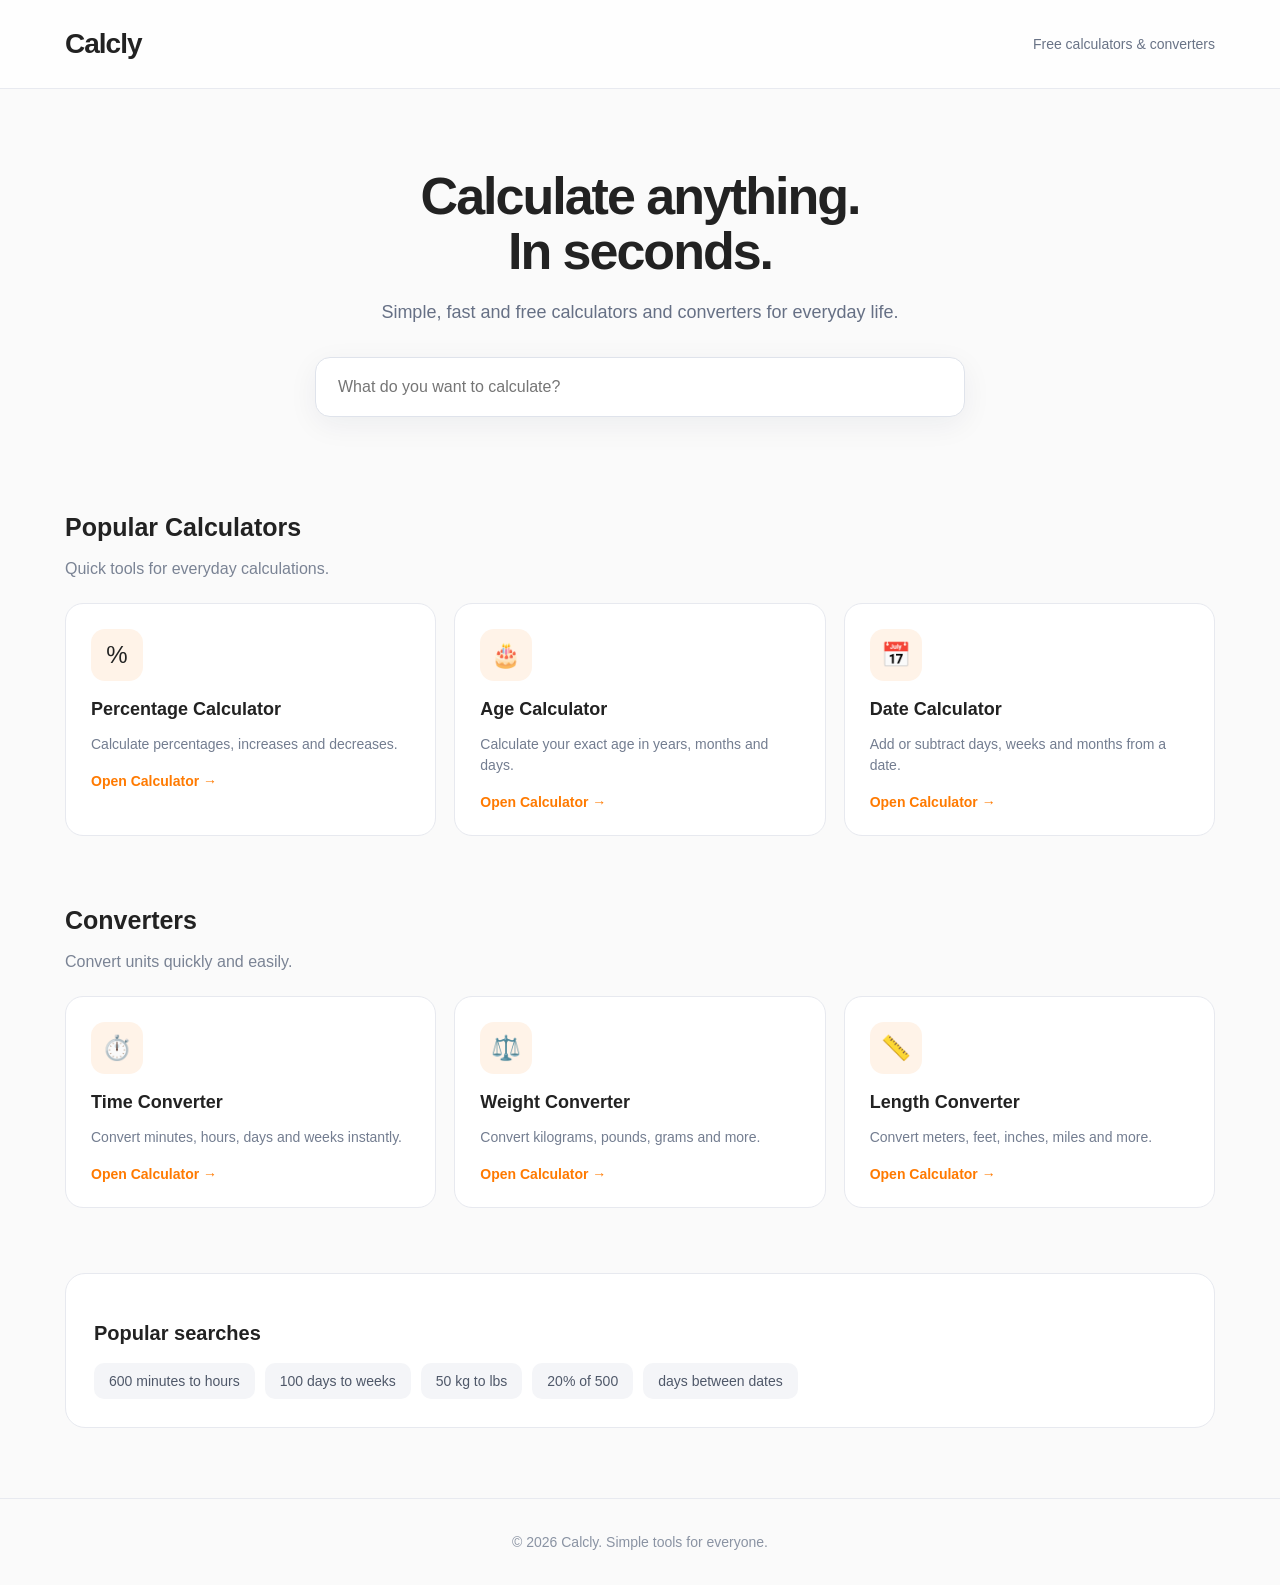
==== index.html @ 3b83dca3 "Add files via upload" ====
<!DOCTYPE html>
<html lang="en">

<head>
    <meta charset="UTF-8">
    <meta name="viewport" content="width=device-width, initial-scale=1.0">

    <title>Calcly - Free Calculators & Converters</title>

    <link rel="stylesheet" href="styl.css">
</head>

<body>

<header>
    <div class="container nav">

        <div class="logo">Calcly</div>

        <div class="nav-text">
            Free calculators & converters
        </div>

    </div>
</header>


<!-- =========================
     HOME PAGE
========================= -->

<main class="container" id="homePage">

    <section class="hero">

        <h1>
            Calculate anything.<br>
            In seconds.
        </h1>

        <p>
            Simple, fast and free calculators and converters
            for everyday life.
        </p>

        <div class="search-box">

            <input
                type="text"
                placeholder="What do you want to calculate?"
            >

        </div>

    </section>


    <!-- =========================
         CALCULATORS
    ========================= -->

    <section class="section">

        <h2 class="section-title">
            Popular Calculators
        </h2>

        <p class="section-subtitle">
            Quick tools for everyday calculations.
        </p>


        <div class="cards">


            <!-- Percentage -->

            <div
                class="card"
                onclick="openPercentageCalculator()"
            >

                <div class="card-icon">
                    %
                </div>

                <h3>
                    Percentage Calculator
                </h3>

                <p>
                    Calculate percentages, increases and decreases.
                </p>

            </div>


            <!-- Age -->

            <div
                class="card"
                onclick="openAgeCalculator()"
            >

                <div class="card-icon">
                    🎂
                </div>

                <h3>
                    Age Calculator
                </h3>

                <p>
                    Calculate your exact age in years, months and days.
                </p>

            </div>


            <!-- Date -->

            <div
                class="card"
                onclick="openDateCalculator()"
            >

                <div class="card-icon">
                    📅
                </div>

                <h3>
                    Date Calculator
                </h3>

                <p>
                    Add or subtract days, weeks and months from a date.
                </p>

            </div>

        </div>

    </section>


    <!-- =========================
         CONVERTERS
    ========================= -->

    <section class="section">

        <h2 class="section-title">
            Converters
        </h2>

        <p class="section-subtitle">
            Convert units quickly and easily.
        </p>


        <div class="cards">


            <!-- Time -->

            <div
                class="card"
                onclick="openTimeConverter()"
            >

                <div class="card-icon">
                    ⏱️
                </div>

                <h3>
                    Time Converter
                </h3>

                <p>
                    Convert minutes, hours, days and weeks instantly.
                </p>

            </div>


            <!-- Weight -->

            <div
                class="card"
                onclick="openWeightConverter()"
            >

                <div class="card-icon">
                    ⚖️
                </div>

                <h3>
                    Weight Converter
                </h3>

                <p>
                    Convert kilograms, pounds, grams and more.
                </p>

            </div>


            <!-- Length -->

            <div
                class="card"
                onclick="openLengthConverter()"
            >

                <div class="card-icon">
                    📏
                </div>

                <h3>
                    Length Converter
                </h3>

                <p>
                    Convert meters, feet, inches, miles and more.
                </p>

            </div>

        </div>

    </section>


    <!-- POPULAR SEARCHES -->

    <div class="popular">

        <h3 class="popular-title">
            Popular searches
        </h3>

        <div class="tags">

            <span class="tag">
                600 minutes to hours
            </span>

            <span class="tag">
                100 days to weeks
            </span>

            <span class="tag">
                50 kg to lbs
            </span>

            <span class="tag">
                20% of 500
            </span>

            <span class="tag">
                days between dates
            </span>

        </div>

    </div>

</main>


<!-- =========================
     PERCENTAGE CALCULATOR
========================= -->

<div
    id="percentageCalculator"
    class="calculator-page"
>

    <div class="calculator-container">

        <button
            class="back-button"
            onclick="closePercentageCalculator()"
        >
            ← Back
        </button>

        <h1>
            Percentage Calculator
        </h1>

        <p>
            Calculate percentages quickly and easily.
        </p>


        <div class="calc-box">

            <h2>
                What is X% of Y?
            </h2>

            <div class="inputs">

                <input
                    type="number"
                    id="percent"
                    placeholder="Percentage"
                >

                <span>% of</span>

                <input
                    type="number"
                    id="number"
                    placeholder="Number"
                >

            </div>

            <button onclick="calculatePercentage()">
                Calculate
            </button>

            <div
                class="result"
                id="percentageResult"
            ></div>

            <button
                class="copy-button"
                onclick="copyResult('percentageResult')"
            >
                Copy Result
            </button>

        </div>


        <div class="calc-box">

            <h2>
                What percentage is X of Y?
            </h2>

            <div class="inputs">

                <input
                    type="number"
                    id="value1"
                    placeholder="Value"
                >

                <span>of</span>

                <input
                    type="number"
                    id="value2"
                    placeholder="Total"
                >

            </div>

            <button onclick="calculateWhatPercent()">
                Calculate
            </button>

            <div
                class="result"
                id="whatPercentResult"
            ></div>

            <button
                class="copy-button"
                onclick="copyResult('whatPercentResult')"
            >
                Copy Result
            </button>

        </div>


        <div class="calc-box">

            <h2>
                Percentage Increase / Decrease
            </h2>

            <div class="inputs">

                <input
                    type="number"
                    id="oldValue"
                    placeholder="Original value"
                >

                <span>→</span>

                <input
                    type="number"
                    id="newValue"
                    placeholder="New value"
                >

            </div>

            <button onclick="calculateChange()">
                Calculate
            </button>

            <div
                class="result"
                id="changeResult"
            ></div>

            <button
                class="copy-button"
                onclick="copyResult('changeResult')"
            >
                Copy Result
            </button>

        </div>

    </div>

</div>


<!-- =========================
     AGE CALCULATOR
========================= -->

<div
    id="ageCalculator"
    class="calculator-page"
>

    <div class="calculator-container">

        <button
            class="back-button"
            onclick="closeAgeCalculator()"
        >
            ← Back
        </button>

        <h1>
            Age Calculator
        </h1>

        <p>
            Calculate your exact age in years, months and days.
        </p>


        <div class="calc-box">

            <h2>
                Date of Birth
            </h2>

            <input
                class="date-input"
                type="date"
                id="birthDate"
            >


            <h2 style="margin-top: 25px;">
                Calculate Age On
            </h2>

            <input
                class="date-input"
                type="date"
                id="ageOnDate"
            >


            <button
                onclick="calculateAge()"
                style="margin-top: 20px;"
            >
                Calculate Age
            </button>


            <div
                class="result"
                id="ageResult"
            ></div>

            <button
                class="copy-button"
                onclick="copyResult('ageResult')"
            >
                Copy Result
            </button>

        </div>

    </div>

</div>


<!-- =========================
     DATE CALCULATOR
========================= -->

<div
    id="dateCalculator"
    class="calculator-page"
>

    <div class="calculator-container">

        <button
            class="back-button"
            onclick="closeDateCalculator()"
        >
            ← Back
        </button>

        <h1>
            Date Calculator
        </h1>

        <p>
            Add, subtract and calculate the difference between dates.
        </p>


        <div class="calc-box">

            <h2>
                Add or Subtract From a Date
            </h2>

            <label>
                Start Date
            </label>

            <input
                class="date-input"
                type="date"
                id="startDate"
            >


            <div style="margin-top: 20px;">

                <label>
                    Operation
                </label>

                <select
                    class="date-input"
                    id="dateOperation"
                >

                    <option value="add">
                        Add
                    </option>

                    <option value="subtract">
                        Subtract
                    </option>

                </select>

            </div>


            <div style="margin-top: 20px;">

                <label>
                    Amount
                </label>

                <input
                    class="date-input"
                    type="number"
                    id="dateAmount"
                    placeholder="Enter amount"
                    min="0"
                >

            </div>


            <div style="margin-top: 20px;">

                <label>
                    Unit
                </label>

                <select
                    class="date-input"
                    id="dateUnit"
                >

                    <option value="days">
                        Days
                    </option>

                    <option value="weeks">
                        Weeks
                    </option>

                    <option value="months">
                        Months
                    </option>

                    <option value="years">
                        Years
                    </option>

                </select>

            </div>


            <button
                onclick="calculateDate()"
                style="margin-top: 20px;"
            >
                Calculate
            </button>


            <div
                class="result"
                id="dateResult"
            ></div>


            <button
                class="copy-button"
                onclick="copyResult('dateResult')"
            >
                Copy Result
            </button>

        </div>


        <div class="calc-box">

            <h2>
                Days Between Two Dates
            </h2>


            <label>
                Start Date
            </label>

            <input
                class="date-input"
                type="date"
                id="differenceStart"
            >


            <div style="margin-top: 20px;">

                <label>
                    End Date
                </label>

                <input
                    class="date-input"
                    type="date"
                    id="differenceEnd"
                >

            </div>


            <button
                onclick="calculateDateDifference()"
                style="margin-top: 20px;"
            >
                Calculate Difference
            </button>


            <div
                class="result"
                id="differenceResult"
            ></div>


            <button
                class="copy-button"
                onclick="copyResult('differenceResult')"
            >
                Copy Result
            </button>

        </div>

    </div>

</div>


<!-- =========================
     TIME CONVERTER
========================= -->

<div
    id="timeConverter"
    class="calculator-page"
>

    <div class="calculator-container">

        <button
            class="back-button"
            onclick="closeTimeConverter()"
        >
            ← Back
        </button>

        <h1>
            Time Converter
        </h1>

        <p>
            Convert time units quickly and easily.
        </p>


        <div class="calc-box">

            <h2>
                Convert Time
            </h2>

            <div class="inputs">

                <input
                    type="number"
                    id="timeValue"
                    placeholder="Enter value"
                    min="0"
                >

                <select
                    class="unit-select"
                    id="timeFrom"
                >

                    <option value="seconds">
                        Seconds
                    </option>

                    <option value="minutes">
                        Minutes
                    </option>

                    <option value="hours">
                        Hours
                    </option>

                    <option value="days">
                        Days
                    </option>

                    <option value="weeks">
                        Weeks
                    </option>

                </select>

            </div>


            <div class="convert-arrow">
                ↓
            </div>


            <select
                class="unit-select full-width"
                id="timeTo"
            >

                <option value="seconds">
                    Seconds
                </option>

                <option value="minutes">
                    Minutes
                </option>

                <option value="hours">
                    Hours
                </option>

                <option value="days">
                    Days
                </option>

                <option value="weeks">
                    Weeks
                </option>

            </select>


            <button
                onclick="convertTime()"
                style="margin-top: 20px;"
            >
                Convert
            </button>


            <div
                class="result"
                id="timeResult"
            ></div>


            <button
                class="copy-button"
                onclick="copyResult('timeResult')"
            >
                Copy Result
            </button>

        </div>

    </div>

</div>


<!-- =========================
     WEIGHT CONVERTER
========================= -->

<div
    id="weightConverter"
    class="calculator-page"
>

    <div class="calculator-container">

        <button
            class="back-button"
            onclick="closeWeightConverter()"
        >
            ← Back
        </button>

        <h1>
            Weight Converter
        </h1>

        <p>
            Convert kilograms, grams, pounds, ounces and more.
        </p>


        <div class="calc-box">

            <h2>
                Convert Weight
            </h2>


            <div class="inputs">

                <input
                    type="number"
                    id="weightValue"
                    placeholder="Enter value"
                >


                <select
                    class="unit-select"
                    id="weightFrom"
                >

                    <option value="grams">
                        Grams
                    </option>

                    <option value="kilograms">
                        Kilograms
                    </option>

                    <option value="milligrams">
                        Milligrams
                    </option>

                    <option value="pounds">
                        Pounds
                    </option>

                    <option value="ounces">
                        Ounces
                    </option>

                    <option value="stones">
                        Stones
                    </option>

                </select>

            </div>


            <div class="convert-arrow">
                ↓
            </div>


            <select
                class="unit-select full-width"
                id="weightTo"
            >

                <option value="grams">
                    Grams
                </option>

                <option value="kilograms">
                    Kilograms
                </option>

                <option value="milligrams">
                    Milligrams
                </option>

                <option value="pounds">
                    Pounds
                </option>

                <option value="ounces">
                    Ounces
                </option>

                <option value="stones">
                    Stones
                </option>

            </select>


            <button
                onclick="convertWeight()"
                style="margin-top: 20px;"
            >
                Convert
            </button>


            <div
                class="result"
                id="weightResult"
            ></div>


            <button
                class="copy-button"
                onclick="copyResult('weightResult')"
            >
                Copy Result
            </button>

        </div>

    </div>

</div>


<!-- =========================
     LENGTH CONVERTER
========================= -->

<div
    id="lengthConverter"
    class="calculator-page"
>

    <div class="calculator-container">

        <button
            class="back-button"
            onclick="closeLengthConverter()"
        >
            ← Back
        </button>

        <h1>
            Length Converter
        </h1>

        <p>
            Convert meters, kilometers, miles, feet, inches and more.
        </p>


        <div class="calc-box">

            <h2>
                Convert Length
            </h2>


            <div class="inputs">

                <input
                    type="number"
                    id="lengthValue"
                    placeholder="Enter value"
                >


                <select
                    class="unit-select"
                    id="lengthFrom"
                >

                    <option value="millimeters">
                        Millimeters
                    </option>

                    <option value="centimeters">
                        Centimeters
                    </option>

                    <option value="meters">
                        Meters
                    </option>

                    <option value="kilometers">
                        Kilometers
                    </option>

                    <option value="inches">
                        Inches
                    </option>

                    <option value="feet">
                        Feet
                    </option>

                    <option value="yards">
                        Yards
                    </option>

                    <option value="miles">
                        Miles
                    </option>

                </select>

            </div>


            <div class="convert-arrow">
                ↓
            </div>


            <select
                class="unit-select full-width"
                id="lengthTo"
            >

                <option value="millimeters">
                    Millimeters
                </option>

                <option value="centimeters">
                    Centimeters
                </option>

                <option value="meters">
                    Meters
                </option>

                <option value="kilometers">
                    Kilometers
                </option>

                <option value="inches">
                    Inches
                </option>

                <option value="feet">
                    Feet
                </option>

                <option value="yards">
                    Yards
                </option>

                <option value="miles">
                    Miles
                </option>

            </select>


            <button
                onclick="convertLength()"
                style="margin-top: 20px;"
            >
                Convert
            </button>


            <div
                class="result"
                id="lengthResult"
            ></div>


            <button
                class="copy-button"
                onclick="copyResult('lengthResult')"
            >
                Copy Result
            </button>

        </div>

    </div>

</div>


<footer>

    <div class="container">
        © 2026 Calcly. Simple tools for everyone.
    </div>

</footer>


<script>

/* =========================
   NAVIGATION
========================= */

function hideAllCalculators() {

    document.getElementById("percentageCalculator").style.display = "none";

    document.getElementById("ageCalculator").style.display = "none";

    document.getElementById("dateCalculator").style.display = "none";

    document.getElementById("timeConverter").style.display = "none";

    document.getElementById("weightConverter").style.display = "none";

    document.getElementById("lengthConverter").style.display = "none";

}


function openPercentageCalculator() {

    document.getElementById("homePage").style.display = "none";

    hideAllCalculators();

    document.getElementById("percentageCalculator").style.display = "block";

    window.scrollTo(0, 0);

}


function closePercentageCalculator() {

    document.getElementById("percentageCalculator").style.display = "none";

    document.getElementById("homePage").style.display = "block";

    window.scrollTo(0, 0);

}


function openAgeCalculator() {

    document.getElementById("homePage").style.display = "none";

    hideAllCalculators();

    document.getElementById("ageCalculator").style.display = "block";

    window.scrollTo(0, 0);

}


function closeAgeCalculator() {

    document.getElementById("ageCalculator").style.display = "none";

    document.getElementById("homePage").style.display = "block";

    window.scrollTo(0, 0);

}


function openDateCalculator() {

    document.getElementById("homePage").style.display = "none";

    hideAllCalculators();

    document.getElementById("dateCalculator").style.display = "block";

    window.scrollTo(0, 0);

}


function closeDateCalculator() {

    document.getElementById("dateCalculator").style.display = "none";

    document.getElementById("homePage").style.display = "block";

    window.scrollTo(0, 0);

}


function openTimeConverter() {

    document.getElementById("homePage").style.display = "none";

    hideAllCalculators();

    document.getElementById("timeConverter").style.display = "block";

    window.scrollTo(0, 0);

}


function closeTimeConverter() {

    document.getElementById("timeConverter").style.display = "none";

    document.getElementById("homePage").style.display = "block";

    window.scrollTo(0, 0);

}


function openWeightConverter() {

    document.getElementById("homePage").style.display = "none";

    hideAllCalculators();

    document.getElementById("weightConverter").style.display = "block";

    window.scrollTo(0, 0);

}


function closeWeightConverter() {

    document.getElementById("weightConverter").style.display = "none";

    document.getElementById("homePage").style.display = "block";

    window.scrollTo(0, 0);

}


function openLengthConverter() {

    document.getElementById("homePage").style.display = "none";

    hideAllCalculators();

    document.getElementById("lengthConverter").style.display = "block";

    window.scrollTo(0, 0);

}


function closeLengthConverter() {

    document.getElementById("lengthConverter").style.display = "none";

    document.getElementById("homePage").style.display = "block";

    window.scrollTo(0, 0);

}


/* =========================
   PERCENTAGE
========================= */

function calculatePercentage() {

    const percent =
        Number(document.getElementById("percent").value);

    const number =
        Number(document.getElementById("number").value);


    if (
        document.getElementById("percent").value === "" ||
        document.getElementById("number").value === ""
    ) {

        document.getElementById("percentageResult").innerText =
            "Please enter both values.";

        return;

    }


    const result =
        (percent / 100) * number;


    document.getElementById("percentageResult").innerText =
        `${percent}% of ${number} = ${result}`;

}


function calculateWhatPercent() {

    const value1 =
        Number(document.getElementById("value1").value);

    const value2 =
        Number(document.getElementById("value2").value);


    if (
        document.getElementById("value1").value === "" ||
        document.getElementById("value2").value === ""
    ) {

        document.getElementById("whatPercentResult").innerText =
            "Please enter both values.";

        return;

    }


    if (value2 === 0) {

        document.getElementById("whatPercentResult").innerText =
            "Cannot divide by zero.";

        return;

    }


    const result =
        (value1 / value2) * 100;


    document.getElementById("whatPercentResult").innerText =
        `${value1} is ${result.toFixed(2)}% of ${value2}`;

}


function calculateChange() {

    const oldValue =
        Number(document.getElementById("oldValue").value);

    const newValue =
        Number(document.getElementById("newValue").value);


    if (
        document.getElementById("oldValue").value === "" ||
        document.getElementById("newValue").value === ""
    ) {

        document.getElementById("changeResult").innerText =
            "Please enter both values.";

        return;

    }


    if (oldValue === 0) {

        document.getElementById("changeResult").innerText =
            "Original value cannot be zero.";

        return;

    }


    const change =
        ((newValue - oldValue) / oldValue) * 100;


    if (change > 0) {

        document.getElementById("changeResult").innerText =
            `Increase: ${change.toFixed(2)}%`;

    }

    else if (change < 0) {

        document.getElementById("changeResult").innerText =
            `Decrease: ${Math.abs(change).toFixed(2)}%`;

    }

    else {

        document.getElementById("changeResult").innerText =
            "No change: 0%";

    }

}


/* =========================
   AGE
========================= */

function calculateAge() {

    const birthInput =
        document.getElementById("birthDate");

    const ageOnInput =
        document.getElementById("ageOnDate");


    if (
        birthInput.value === "" ||
        ageOnInput.value === ""
    ) {

        document.getElementById("ageResult").innerText =
            "Please select both dates.";

        return;

    }


    const birthDate =
        new Date(birthInput.value + "T00:00:00");

    const ageOnDate =
        new Date(ageOnInput.value + "T00:00:00");


    if (ageOnDate < birthDate) {

        document.getElementById("ageResult").innerText =
            "The calculation date cannot be before the birth date.";

        return;

    }


    let years =
        ageOnDate.getFullYear() -
        birthDate.getFullYear();

    let months =
        ageOnDate.getMonth() -
        birthDate.getMonth();

    let days =
        ageOnDate.getDate() -
        birthDate.getDate();


    if (days < 0) {

        months--;

        const previousMonth =
            new Date(
                ageOnDate.getFullYear(),
                ageOnDate.getMonth(),
                0
            );

        days += previousMonth.getDate();

    }


    if (months < 0) {

        years--;

        months += 12;

    }


    document.getElementById("ageResult").innerText =
        `Your age is ${years} years, ${months} months and ${days} days.`;

}


/* =========================
   DATE
========================= */

function calculateDate() {

    const startInput =
        document.getElementById("startDate");

    const amount =
        Number(document.getElementById("dateAmount").value);

    const operation =
        document.getElementById("dateOperation").value;

    const unit =
        document.getElementById("dateUnit").value;


    if (
        startInput.value === "" ||
        document.getElementById("dateAmount").value === ""
    ) {

        document.getElementById("dateResult").innerText =
            "Please enter a date and amount.";

        return;

    }


    if (amount < 0) {

        document.getElementById("dateResult").innerText =
            "Amount cannot be negative.";

        return;

    }


    const date =
        new Date(startInput.value + "T00:00:00");

    const direction =
        operation === "add" ? 1 : -1;


    if (unit === "days") {

        date.setDate(
            date.getDate() + amount * direction
        );

    }

    else if (unit === "weeks") {

        date.setDate(
            date.getDate() + amount * 7 * direction
        );

    }

    else if (unit === "months") {

        date.setMonth(
            date.getMonth() + amount * direction
        );

    }

    else if (unit === "years") {

        date.setFullYear(
            date.getFullYear() + amount * direction
        );

    }


    document.getElementById("dateResult").innerText =
        `Result: ${formatDate(date)}`;

}


function calculateDateDifference() {

    const start =
        new Date(
            document.getElementById("differenceStart").value
            + "T00:00:00"
        );

    const end =
        new Date(
            document.getElementById("differenceEnd").value
            + "T00:00:00"
        );


    if (
        isNaN(start) ||
        isNaN(end)
    ) {

        document.getElementById("differenceResult").innerText =
            "Please select both dates.";

        return;

    }


    const days =
        Math.round(
            Math.abs(end - start) /
            (1000 * 60 * 60 * 24)
        );


    document.getElementById("differenceResult").innerText =
        `${days} days`;

}


/* =========================
   TIME
========================= */

function convertTime() {

    const input =
        document.getElementById("timeValue");

    if (input.value === "") {

        document.getElementById("timeResult").innerText =
            "Please enter a value.";

        return;

    }


    const value =
        Number(input.value);

    const from =
        document.getElementById("timeFrom").value;

    const to =
        document.getElementById("timeTo").value;


    const units = {

        seconds: 1,

        minutes: 60,

        hours: 3600,

        days: 86400,

        weeks: 604800

    };


    const result =
        (value * units[from]) / units[to];


    document.getElementById("timeResult").innerText =
        `${value} ${from} = ${formatNumber(result)} ${to}`;

}


/* =========================
   WEIGHT
========================= */

function convertWeight() {

    const input =
        document.getElementById("weightValue");


    if (input.value === "") {

        document.getElementById("weightResult").innerText =
            "Please enter a value.";

        return;

    }


    const value =
        Number(input.value);

    const from =
        document.getElementById("weightFrom").value;

    const to =
        document.getElementById("weightTo").value;


    const units = {

        milligrams: 0.000001,

        grams: 0.001,

        kilograms: 1,

        pounds: 0.45359237,

        ounces: 0.028349523125,

        stones: 6.35029318

    };


    const kilograms =
        value * units[from];


    const result =
        kilograms / units[to];


    document.getElementById("weightResult").innerText =
        `${value} ${from} = ${formatNumber(result)} ${to}`;

}


/* =========================
   LENGTH
========================= */

function convertLength() {

    const input =
        document.getElementById("lengthValue");


    if (input.value === "") {

        document.getElementById("lengthResult").innerText =
            "Please enter a value.";

        return;

    }


    const value =
        Number(input.value);

    const from =
        document.getElementById("lengthFrom").value;

    const to =
        document.getElementById("lengthTo").value;


    const units = {

        millimeters: 0.001,

        centimeters: 0.01,

        meters: 1,

        kilometers: 1000,

        inches: 0.0254,

        feet: 0.3048,

        yards: 0.9144,

        miles: 1609.344

    };


    const meters =
        value * units[from];


    const result =
        meters / units[to];


    document.getElementById("lengthResult").innerText =
        `${value} ${from} = ${formatNumber(result)} ${to}`;

}


/* =========================
   HELPERS
========================= */

function formatNumber(number) {

    if (Number.isInteger(number)) {

        return number.toString();

    }

    return number
        .toFixed(8)
        .replace(/\.?0+$/, "");

}


function formatDate(date) {

    return date.toLocaleDateString(
        "en-US",
        {
            year: "numeric",
            month: "long",
            day: "numeric"
        }
    );

}


function copyResult(id) {

    const result =
        document.getElementById(id).innerText;


    if (!result) return;


    navigator.clipboard.writeText(result);

    alert("Result copied!");

}

</script>


</body>

</html>
---- styl.css ----
ع و* {
    box-sizing: border-box;
    margin: 0;
    padding: 0;
}

body {
    font-family: Arial, sans-serif;
    background: #f7f8fc;
    color: #171a24;
    min-height: 100vh;
}

.container {
    width: 92%;
    max-width: 1150px;
    margin: auto;
}

/* Header */

header {
    padding: 28px 0;
    border-bottom: 1px solid #e8eaf0;
    background: rgba(255, 255, 255, 0.9);
}

.nav {
    display: flex;
    align-items: center;
    justify-content: space-between;
}

.logo {
    font-size: 28px;
    font-weight: 800;
    letter-spacing: -1px;
}

.nav-text {
    color: #697386;
    font-size: 14px;
}

/* Hero */

.hero {
    text-align: center;
    padding: 80px 20px 55px;
}

.hero h1 {
    font-size: 52px;
    line-height: 1.05;
    letter-spacing: -2px;
    max-width: 750px;
    margin: auto;
}

.hero p {
    margin: 20px auto 30px;
    color: #667085;
    font-size: 18px;
    max-width: 600px;
    line-height: 1.6;
}

/* Search */

.search-box {
    max-width: 650px;
    margin: auto;
    position: relative;
}

.search-box input {
    width: 100%;
    padding: 20px 22px;
    border: 1px solid #dfe3eb;
    border-radius: 15px;
    background: white;
    font-size: 16px;
    outline: none;
    box-shadow: 0 8px 30px rgba(20, 30, 60, 0.06);
}

.search-box input:focus {
    border-color: #6c63ff;
}

/* Sections */

.section {
    padding: 20px 0 30px;
}

.section-title {
    font-size: 25px;
    margin-bottom: 18px;
}

.section-subtitle {
    color: #7a8394;
    margin-bottom: 25px;
}

/* Cards */

.cards {
    display: grid;
    grid-template-columns: repeat(3, 1fr);
    gap: 18px;
}

.card {
    background: white;
    border: 1px solid #e7e9ef;
    border-radius: 18px;
    padding: 25px;
    text-decoration: none;
    color: inherit;
    transition: 0.2s ease;
    cursor: pointer;
}

.card:hover {
    transform: translateY(-5px);
    box-shadow: 0 15px 35px rgba(20, 30, 60, 0.09);
    border-color: #d8d5ff;
}

.card-icon {
    width: 48px;
    height: 48px;
    display: flex;
    align-items: center;
    justify-content: center;
    border-radius: 13px;
    background: #f0efff;
    font-size: 23px;
    margin-bottom: 20px;
}

.card h3 {
    font-size: 18px;
    margin-bottom: 9px;
}

.card p {
    color: #737d90;
    font-size: 14px;
    line-height: 1.5;
}

/* Popular */

.popular {
    margin-top: 35px;
    padding: 28px;
    background: white;
    border: 1px solid #e7e9ef;
    border-radius: 20px;
}

.popular-title {
    font-size: 20px;
    margin-bottom: 18px;
}

.tags {
    display: flex;
    flex-wrap: wrap;
    gap: 10px;
}

.tag {
    padding: 10px 15px;
    background: #f4f5f8;
    border-radius: 10px;
    color: #4f5869;
    font-size: 14px;
}

/* Footer */

footer {
    margin-top: 80px;
    padding: 35px 0;
    border-top: 1px solid #e8eaf0;
    text-align: center;
    color: #8a93a3;
    font-size: 14px;
}

/* Mobile */

@media (max-width: 800px) {

    .cards {
        grid-template-columns: 1fr;
    }

    .hero {
        padding-top: 55px;
    }

    .hero h1 {
        font-size: 40px;
    }

    .nav-text {
        display: none;
    }
}/* Percentage Calculator */

.calculator-page {
    display: none;
    min-height: 100vh;
    padding: 50px 20px;
}

.calculator-container {
    max-width: 800px;
    margin: auto;
}

.back-button {
    background: none;
    border: none;
    font-size: 16px;
    cursor: pointer;
    margin-bottom: 30px;
}

.calculator-container h1 {
    font-size: 42px;
    margin-bottom: 10px;
}

.calculator-container > p {
    color: #777;
    margin-bottom: 40px;
}

.calc-box {
    background: white;
    padding: 30px;
    border-radius: 20px;
    margin-bottom: 25px;
    box-shadow: 0 8px 30px rgba(0,0,0,0.06);
}

.calc-box h2 {
    font-size: 20px;
    margin-bottom: 20px;
}

.inputs {
    display: flex;
    align-items: center;
    gap: 12px;
    margin-bottom: 20px;
}

.inputs input {
    width: 100%;
    padding: 14px;
    border: 1px solid #ddd;
    border-radius: 12px;
    font-size: 16px;
    outline: none;
}

.inputs input:focus {
    border-color: #ff7a00;
}

.calc-box button {
    background: #ff7a00;
    color: white;
    border: none;
    padding: 13px 25px;
    border-radius: 12px;
    font-size: 16px;
    cursor: pointer;
}

.calc-box button:hover {
    opacity: 0.9;
}

.result {
    margin-top: 20px;
    font-size: 18px;
    font-weight: bold;
}.copy-button {
    background: #f3f3f3 !important;
    color: #333 !important;
    margin-left: 8px;
}

.copy-button:hover {
    background: #e8e8e8 !important;
}

.result {
    padding: 15px;
    background: #fff7ef;
    border-radius: 12px;
    color: #222;
}.date-input {
    width: 100%;
    padding: 14px;
    border: 1px solid #ddd;
    border-radius: 12px;
    font-size: 16px;
    box-sizing: border-box;
    outline: none;
}

.date-input:focus {
    border-color: #ff7a00;
}.date-input {
    width: 100%;
    padding: 14px;
    border: 1px solid #ddd;
    border-radius: 12px;
    font-size: 16px;
    box-sizing: border-box;
    outline: none;
    background: white;
}

.date-input:focus {
    border-color: #ff7a00;
}

.calc-box label {
    display: block;
    margin-bottom: 8px;
    font-weight: 600;
}

.calc-box select {
    cursor: pointer;
}.unit-select {
    width: 100%;
    padding: 14px;
    border: 1px solid #ddd;
    border-radius: 12px;
    font-size: 16px;
    background: white;
    cursor: pointer;
    outline: none;
}

.unit-select:focus {
    border-color: #ff7a00;
}

.full-width {
    width: 100%;
}

.convert-arrow {
    text-align: center;
    font-size: 25px;
    margin: 15px 0;
}

.quick-conversions {
    display: flex;
    flex-direction: column;
    gap: 10px;
}

.quick-conversions button {
    width: 100%;
}/* =========================
   CALCLY UI UPGRADE
========================= */

* {
    box-sizing: border-box;
}

body {
    margin: 0;
    font-family: Arial, sans-serif;
    background: #fafafa;
    color: #222;
}


/* =========================
   CARDS
========================= */

.card {
    cursor: pointer;
    position: relative;
    transition: transform 0.2s ease, box-shadow 0.2s ease;
}

.card:hover {
    transform: translateY(-5px);
    box-shadow: 0 12px 30px rgba(0, 0, 0, 0.08);
}

.card::after {
    content: "Open Calculator →";
    display: block;
    margin-top: 18px;
    font-size: 14px;
    font-weight: 600;
    color: #ff7a00;
}


/* =========================
   CARD ICONS
========================= */

.card-icon {
    width: 52px;
    height: 52px;

    display: flex;
    align-items: center;
    justify-content: center;

    border-radius: 14px;

    background: #fff3e8;

    font-size: 24px;

    margin-bottom: 15px;
}


/* =========================
   CALCULATOR PAGE
========================= */

.calculator-page {
    display: none;
    min-height: calc(100vh - 150px);
    padding: 50px 20px;
}

.calculator-container {
    max-width: 800px;
    margin: 0 auto;
}

.calculator-container > h1 {
    font-size: 38px;
    margin-bottom: 10px;
}

.calculator-container > p {
    color: #666;
    margin-bottom: 35px;
}


/* =========================
   BACK BUTTON
========================= */

.back-button {
    border: none;
    background: transparent;
    color: #666;

    font-size: 15px;
    font-weight: 600;

    cursor: pointer;

    padding: 8px 0;

    margin-bottom: 20px;
}

.back-button:hover {
    color: #ff7a00;
}


/* =========================
   CALCULATOR BOX
========================= */

.calc-box {
    background: white;

    border: 1px solid #eee;

    border-radius: 18px;

    padding: 28px;

    margin-bottom: 22px;

    box-shadow: 0 5px 20px rgba(0, 0, 0, 0.04);
}

.calc-box h2 {
    font-size: 20px;
    margin-top: 0;
    margin-bottom: 22px;
}


/* =========================
   INPUTS
========================= */

.calc-box input,
.calc-box select {
    font-family: inherit;
}

.calc-box input:focus,
.calc-box select:focus {
    outline: none;
    border-color: #ff7a00;
    box-shadow: 0 0 0 3px rgba(255, 122, 0, 0.08);
}


/* =========================
   CALCULATE BUTTON
========================= */

.calc-box > button:not(.copy-button) {
    border: none;

    background: #ff7a00;
    color: white;

    padding: 13px 22px;

    border-radius: 11px;

    font-size: 15px;
    font-weight: 600;

    cursor: pointer;

    transition: 0.2s ease;
}

.calc-box > button:not(.copy-button):hover {
    background: #e96e00;
    transform: translateY(-1px);
}


/* =========================
   RESULT
========================= */

.result {
    min-height: 20px;
    margin-top: 18px;
    font-weight: 600;
    line-height: 1.6;
}


/* =========================
   COPY BUTTON
========================= */

.copy-button {
    border: none;

    background: #f3f3f3 !important;
    color: #333 !important;

    margin-left: 8px;

    padding: 10px 15px;

    border-radius: 9px;

    cursor: pointer;

    font-weight: 500;
}

.copy-button:hover {
    background: #e8e8e8 !important;
}


/* =========================
   DATE INPUTS
========================= */

.date-input {
    width: 100%;

    padding: 13px 14px;

    border: 1px solid #ddd;

    border-radius: 11px;

    background: white;

    font-size: 15px;
}


/* =========================
   UNIT SELECT
========================= */

.unit-select {
    width: 100%;

    padding: 13px 14px;

    border: 1px solid #ddd;

    border-radius: 11px;

    font-size: 15px;

    background: white;

    cursor: pointer;
}

.full-width {
    width: 100%;
}

.convert-arrow {
    text-align: center;

    font-size: 25px;

    margin: 15px 0;

    color: #999;
}


/* =========================
   FOOTER
========================= */

footer {
    margin-top: 70px;
}


/* =========================
   MOBILE
========================= */

@media (max-width: 700px) {

    .container {
        width: 92%;
    }

    .hero h1 {
        font-size: 38px;
    }

    .cards {
        grid-template-columns: 1fr;
    }

    .calculator-page {
        padding: 30px 15px;
    }

    .calculator-container > h1 {
        font-size: 30px;
    }

    .calc-box {
        padding: 20px;
    }

    .inputs {
        flex-direction: column;
        align-items: stretch;
    }

    .inputs span {
        text-align: center;
    }

    .copy-button {
        margin-left: 0;
        margin-top: 10px;
    }

}
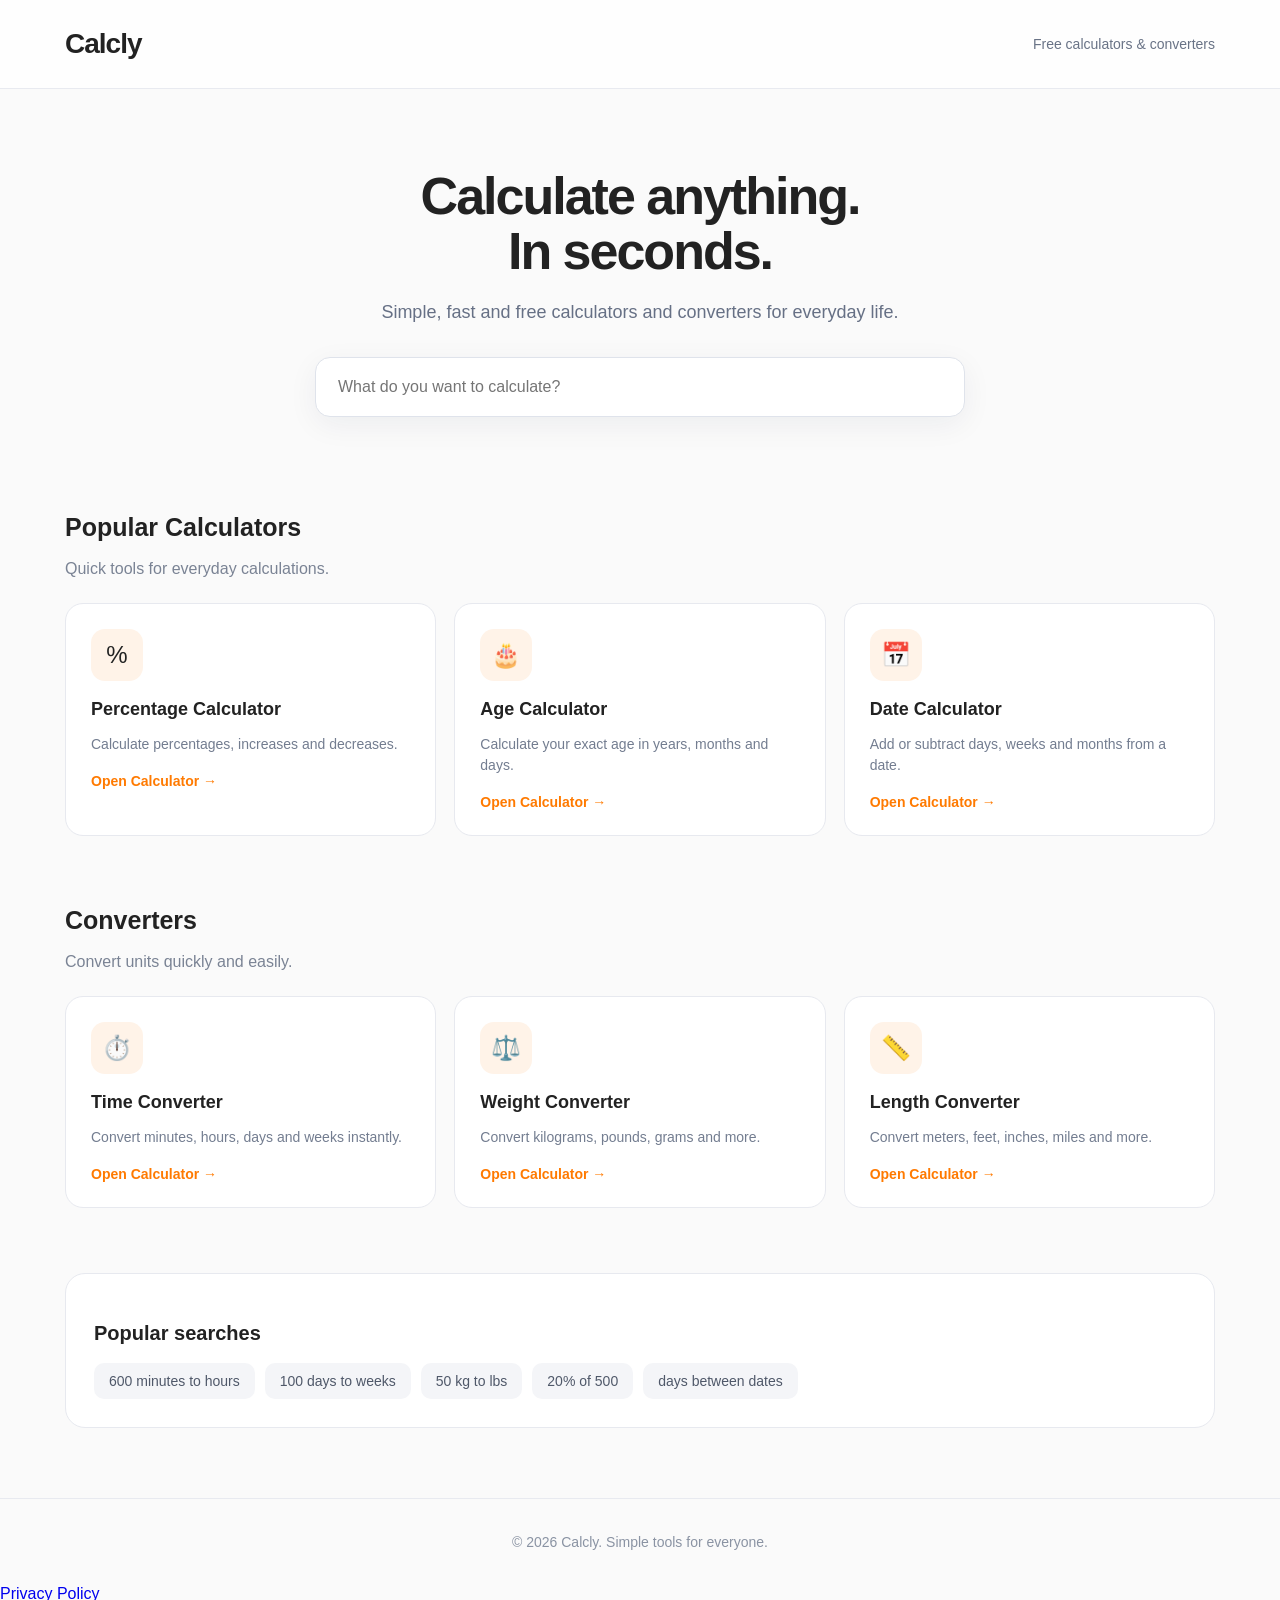
==== commit 6c4e7c36: "Update index.html" ====
--- a/index.html
+++ b/index.html
@@ -1900,8 +1900,8 @@
 }
 
 </script>
-
+<a href="privacy.html">Privacy Policy</a>
 
 </body>
 
-</html>+</html>
